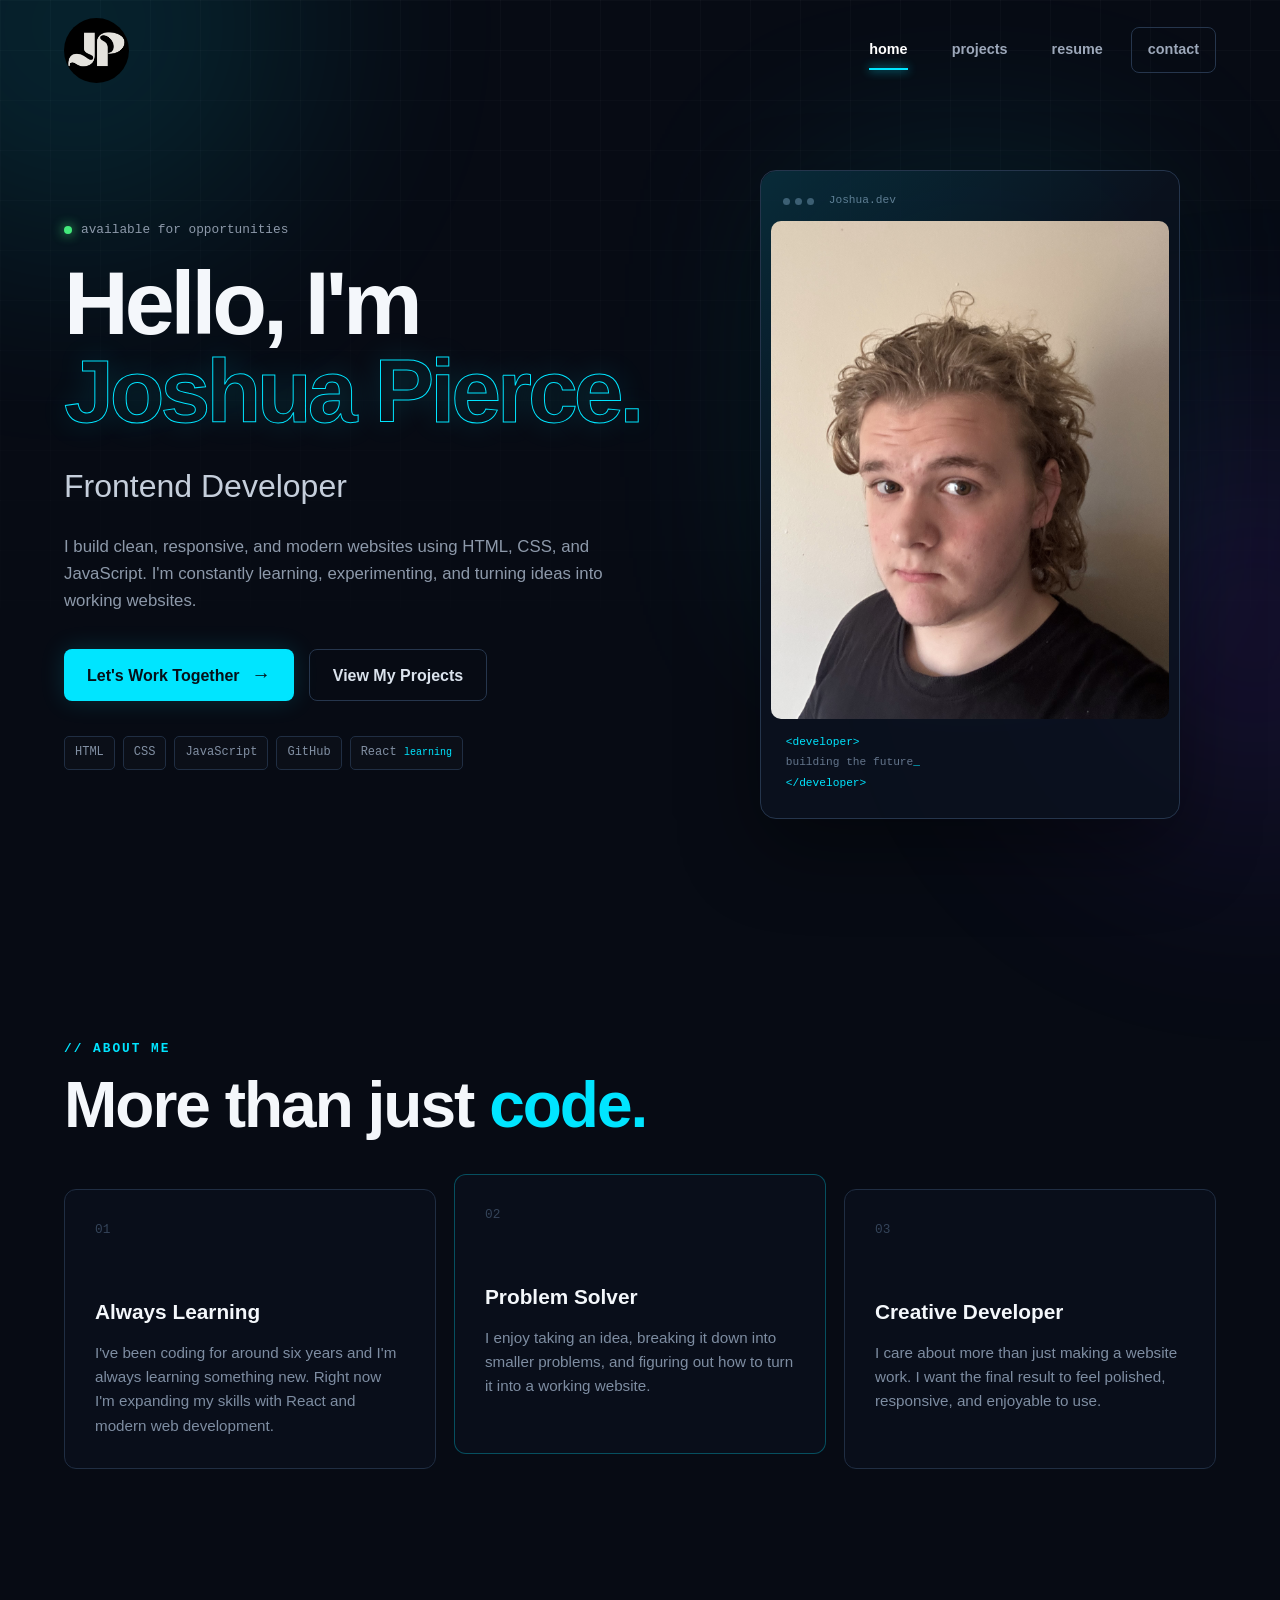
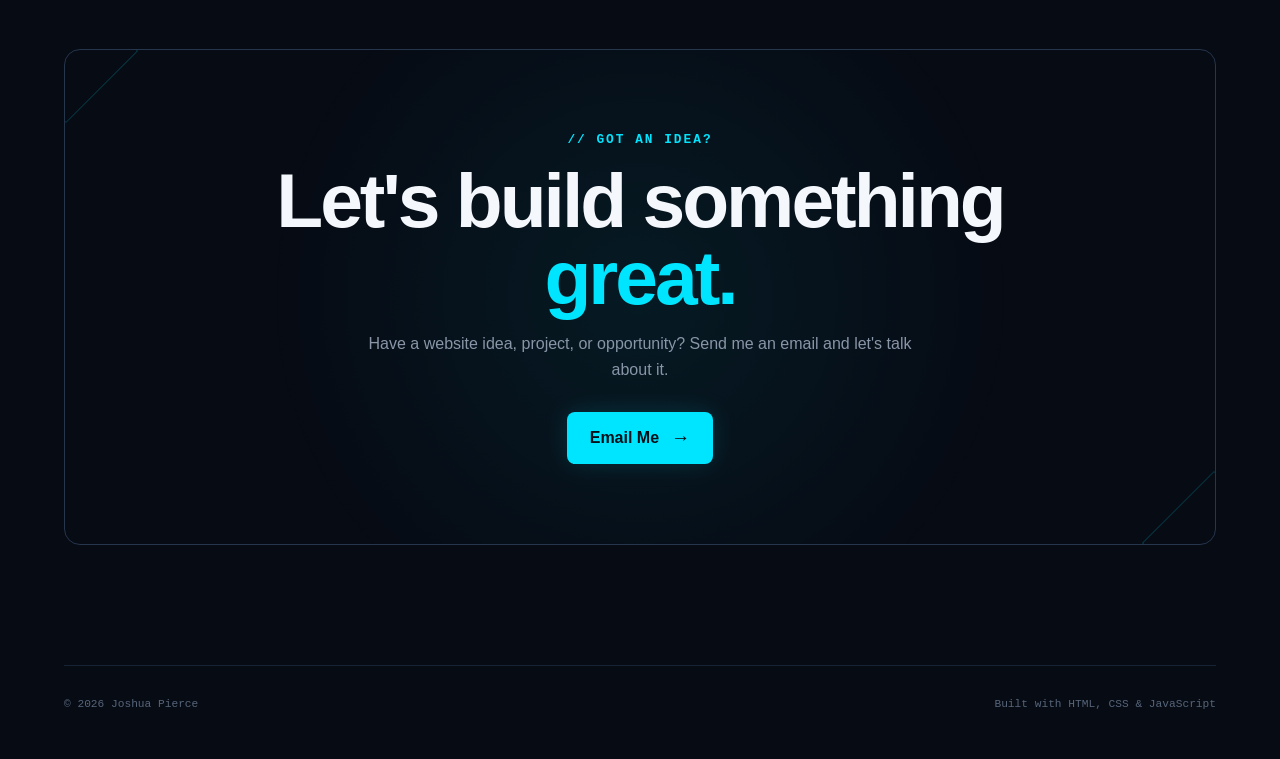
==== index.html @ 8500eb1f "first commit" ====
<!DOCTYPE html>
<html lang="en">
<head>
    <meta charset="UTF-8">
    <meta name="viewport" content="width=device-width, initial-scale=1.0">

    <title>Joshua Pierce | Frontend Developer</title>

    <link rel="stylesheet" href="style.css">
</head>

<body>

    <!-- Background decoration -->
    <div class="background-grid"></div>
    <div class="glow glow-one"></div>
    <div class="glow glow-two"></div>

    <!-- NAVBAR -->
    <nav class="navbar">

        <a href="index.html" class="logo">
            <img src="assets/Joshua Pierce.png" alt="Joshua Pierce logo">
        </a>

        <button class="menu-toggle" aria-label="Open navigation menu">
            <span></span>
            <span></span>
            <span></span>
        </button>

        <ul class="nav-links">
            <li>
                <a class="active" href="index.html">home</a>
            </li>

            <li>
                <a href="projects.html">projects</a>
            </li>

            <li>
                <a href="resume.html">resume</a>
            </li>

            <li>
               <a
    class="nav-contact"
    href="https://mail.google.com/mail/?view=cm&fs=1&to=joshuadpierce08@gmail.com&su=Website%20Project%20Inquiry"
    target="_blank"
>
    contact</a>
            </li>
        </ul>

    </nav>


    <!-- HERO -->
    <main>

        <section class="hero">

            <div class="hero-content">

                <p class="eyebrow">
                    <span class="status-dot"></span>
                    available for opportunities
                </p>

                <h1>
                    Hello, I'm
                    <span>Joshua Pierce.</span>
                </h1>

                <h2>
                    Frontend Developer
                </h2>

                <p class="hero-description">
                    I build clean, responsive, and modern websites using
                    HTML, CSS, and JavaScript. I'm constantly learning,
                    experimenting, and turning ideas into working websites.
                </p>

                <div class="hero-buttons">

                    <a
                        class="primary-btn"
                        href="https://mail.google.com/mail/?view=cm&fs=1&to=joshuadpierce08@gmail.com&su=Website%20Project%20Inquiry"
                        target="_blank"
                    >
                        Let's Work Together
                        <span>→</span>
                    </a>

                    <a class="secondary-btn" href="projects.html">
                        View My Projects
                    </a>

                </div>

                <div class="tech-stack">

                    <span>HTML</span>
                    <span>CSS</span>
                    <span>JavaScript</span>
                    <span>GitHub</span>
                    <span>React <small>learning</small></span>

                </div>

            </div>


            <div class="hero-image-wrapper">

                <div class="image-glow"></div>

                <div class="hero-image-card">

                    <div class="window-top">

                        <div class="window-dots">
                            <span></span>
                            <span></span>
                            <span></span>
                        </div>

                        <p>Joshua.dev</p>

                    </div>

                    <img
                        src="assets/IMG_4337 (1).jpeg"
                        alt="Joshua Pierce"
                    >

                    <div class="image-code">
                        <span>&lt;developer&gt;</span>
                        <span>building the future<span class="cursor">_</span></span>
                        <span>&lt;/developer&gt;</span>
                    </div>

                </div>

            </div>

        </section>


        <!-- ABOUT -->
        <section class="about-section">

            <div class="section-heading">

                <p class="section-label">// about me</p>

                <h2>
                    More than just
                    <span>code.</span>
                </h2>

            </div>

            <div class="about-grid">

                <div class="about-card">

                    <div class="card-number">01</div>

                    <h3>Always Learning</h3>

                    <p>
                        I've been coding for around six years and I'm always
                        learning something new. Right now I'm expanding my
                        skills with React and modern web development.
                    </p>

                </div>


                <div class="about-card featured-card">

                    <div class="card-number">02</div>

                    <h3>Problem Solver</h3>

                    <p>
                        I enjoy taking an idea, breaking it down into smaller
                        problems, and figuring out how to turn it into a
                        working website.
                    </p>

                </div>


                <div class="about-card">

                    <div class="card-number">03</div>

                    <h3>Creative Developer</h3>

                    <p>
                        I care about more than just making a website work.
                        I want the final result to feel polished, responsive,
                        and enjoyable to use.
                    </p>

                </div>

            </div>

        </section>


        <!-- CTA -->
        <section class="contact-section">

            <div class="contact-card">

                <p class="section-label">// got an idea?</p>

                <h2>
                    Let's build something
                    <span>great.</span>
                </h2>

                <p>
                    Have a website idea, project, or opportunity?
                    Send me an email and let's talk about it.
                </p>

                <a
                    class="primary-btn"
                    href="mailto:joshuadpierce08@gmail.com?subject=Website%20Project%20Inquiry"
                >
                    Email Me
                    <span>→</span>
                </a>

            </div>

        </section>

    </main>


    <!-- FOOTER -->
    <footer>

        <p>
            © 2026 Joshua Pierce
        </p>

        <p>
            Built with HTML, CSS & JavaScript
        </p>

    </footer>


    <script src="script.js"></script>

</body>
</html>
---- style.css ----
/* =========================================
   RESET
========================================= */

* {
    margin: 0;
    padding: 0;
    box-sizing: border-box;
}

html {
    scroll-behavior: smooth;
}

body {
    font-family: Arial, Helvetica, sans-serif;
    background: #070b14;
    color: #f4f7fb;
    min-height: 100vh;
    overflow-x: hidden;
    line-height: 1.6;
}

a {
    text-decoration: none;
    color: inherit;
}

button {
    font-family: inherit;
}

::selection {
    background: #00e5ff;
    color: #070b14;
}


/* =========================================
   BACKGROUND
========================================= */

.background-grid {
    position: fixed;
    inset: 0;
    z-index: -3;

    background-image:
        linear-gradient(rgba(255,255,255,0.025) 1px, transparent 1px),
        linear-gradient(90deg, rgba(255,255,255,0.025) 1px, transparent 1px);

    background-size: 50px 50px;

    mask-image: linear-gradient(
        to bottom,
        black,
        transparent 90%
    );
}

.glow {
    position: fixed;
    width: 450px;
    height: 450px;
    border-radius: 50%;
    filter: blur(120px);
    opacity: 0.12;
    z-index: -2;
    pointer-events: none;
}

.glow-one {
    background: #00e5ff;
    top: -200px;
    left: -150px;
}

.glow-two {
    background: #7c3aed;
    right: -200px;
    top: 400px;
}


/* =========================================
   NAVBAR
========================================= */

.navbar {
    width: min(1200px, 90%);
    margin: 0 auto;

    min-height: 100px;

    display: flex;
    align-items: center;
    justify-content: space-between;

    position: relative;
    z-index: 100;
}

.logo {
    display: flex;
    align-items: center;

    transition: transform 0.3s ease;
}

.logo:hover {
    transform: rotate(-4deg) scale(1.05);
}

.mylogo,
.logo img {
    width: 65px;
    height: 65px;
    object-fit: cover;
    border-radius: 50%;
}

.nav-links {
    display: flex;
    align-items: center;
    gap: 12px;

    list-style: none;
}

.nav-links a {
    position: relative;

    display: block;

    padding: 10px 16px;

    color: #9da8ba;

    font-size: 0.9rem;
    font-weight: 600;

    text-transform: lowercase;

    transition:
        color 0.25s ease,
        background 0.25s ease,
        transform 0.25s ease;
}

.nav-links a:hover {
    color: white;
    transform: translateY(-2px);
}

.nav-links a.active {
    color: white;
}

.nav-links a.active::after {
    content: "";

    position: absolute;

    left: 16px;
    right: 16px;
    bottom: 2px;

    height: 2px;

    background: #00e5ff;

    box-shadow: 0 0 10px #00e5ff;
}

.nav-contact {
    border: 1px solid #26364d;
    border-radius: 8px;
}

.nav-contact:hover {
    border-color: #00e5ff;
    background: rgba(0, 229, 255, 0.06);
}


/* =========================================
   MOBILE MENU
========================================= */

.menu-toggle {
    display: none;

    width: 45px;
    height: 45px;

    background: transparent;

    border: 1px solid #26364d;
    border-radius: 8px;

    cursor: pointer;

    align-items: center;
    justify-content: center;

    flex-direction: column;
    gap: 5px;
}

.menu-toggle span {
    width: 20px;
    height: 2px;

    background: white;

    transition: 0.3s ease;
}

.menu-toggle.active span:nth-child(1) {
    transform: translateY(7px) rotate(45deg);
}

.menu-toggle.active span:nth-child(2) {
    opacity: 0;
}

.menu-toggle.active span:nth-child(3) {
    transform: translateY(-7px) rotate(-45deg);
}


/* =========================================
   GENERAL
========================================= */

main {
    width: min(1200px, 90%);
    margin: 0 auto;
}

.section-label {
    color: #00e5ff;

    font-family: monospace;

    font-size: 0.8rem;
    font-weight: bold;

    letter-spacing: 2px;
    text-transform: uppercase;
}


/* =========================================
   HERO
========================================= */

.hero {
    min-height: calc(100vh - 100px);

    display: grid;
    grid-template-columns: 1fr 0.85fr;

    align-items: center;

    gap: 80px;

    padding: 70px 0 120px;
}

.hero-content {
    animation: fadeUp 0.8s ease forwards;
}

.eyebrow {
    display: flex;
    align-items: center;
    gap: 9px;

    color: #8d99aa;

    font-family: monospace;
    font-size: 0.8rem;

    margin-bottom: 20px;
}

.status-dot {
    width: 8px;
    height: 8px;

    border-radius: 50%;

    background: #43e97b;

    box-shadow: 0 0 12px #43e97b;

    animation: pulse 2s infinite;
}

.hero h1 {
    max-width: 750px;

    font-size: clamp(3rem, 7vw, 6rem);

    line-height: 0.98;

    letter-spacing: -4px;

    font-weight: 800;
}

.hero h1 span {
    display: block;

    color: transparent;

    -webkit-text-stroke: 1px #00e5ff;

    text-shadow:
        0 0 30px rgba(0,229,255,0.15);
}

.hero h2 {
    color: #c5cedb;

    font-size: clamp(1.3rem, 3vw, 2rem);

    margin-top: 25px;

    font-weight: 500;
}

.hero-description {
    max-width: 600px;

    margin-top: 22px;

    color: #8d99aa;

    font-size: 1.05rem;
}

.hero-buttons {
    display: flex;
    align-items: center;
    flex-wrap: wrap;
    gap: 15px;

    margin-top: 35px;
}


/* =========================================
   BUTTONS
========================================= */

.primary-btn,
.secondary-btn {
    display: inline-flex;

    align-items: center;
    justify-content: center;

    gap: 12px;

    min-height: 52px;

    padding: 0 23px;

    border-radius: 8px;

    font-weight: 700;

    transition:
        transform 0.25s ease,
        box-shadow 0.25s ease,
        background 0.25s ease;
}

.primary-btn {
    background: #00e5ff;
    color: #061018;

    box-shadow: 0 0 25px rgba(0,229,255,0.15);
}

.primary-btn span {
    font-size: 1.2rem;

    transition: transform 0.25s ease;
}

.primary-btn:hover {
    transform: translateY(-3px);

    box-shadow:
        0 0 30px rgba(0,229,255,0.35);
}

.primary-btn:hover span {
    transform: translateX(4px);
}

.secondary-btn {
    border: 1px solid #26364d;
    color: #dbe3ed;
}

.secondary-btn:hover {
    border-color: #00e5ff;

    background: rgba(0,229,255,0.05);

    transform: translateY(-3px);
}


/* =========================================
   TECH STACK
========================================= */

.tech-stack {
    display: flex;
    flex-wrap: wrap;
    gap: 8px;

    margin-top: 35px;
}

.tech-stack span,
.project-tech span {
    padding: 6px 10px;

    border: 1px solid #202e43;

    border-radius: 5px;

    background: rgba(255,255,255,0.02);

    color: #8290a4;

    font-family: monospace;
    font-size: 0.75rem;
}

.tech-stack small {
    color: #00e5ff;
}


/* =========================================
   HERO IMAGE
========================================= */

.hero-image-wrapper {
    position: relative;

    display: flex;
    justify-content: center;

    animation: float 5s ease-in-out infinite;
}

.image-glow {
    position: absolute;

    width: 70%;
    height: 70%;

    background: #00e5ff;

    filter: blur(100px);

    opacity: 0.12;
}

.hero-image-card {
    position: relative;

    width: min(420px, 100%);

    padding: 10px;

    border: 1px solid #25354c;

    border-radius: 16px;

    background: rgba(11,18,31,0.85);

    box-shadow:
        0 30px 80px rgba(0,0,0,0.4);

    overflow: hidden;
}

.hero-image-card::before {
    content: "";

    position: absolute;
    inset: 0;

    border-radius: inherit;

    background:
        linear-gradient(
            135deg,
            rgba(0,229,255,0.12),
            transparent 40%
        );

    pointer-events: none;
}

.window-top {
    height: 40px;

    display: flex;
    align-items: center;

    gap: 15px;

    padding: 0 12px;

    color: #66758a;

    font-family: monospace;
    font-size: 0.7rem;
}

.window-dots {
    display: flex;
    gap: 5px;
}

.window-dots span {
    width: 7px;
    height: 7px;

    border-radius: 50%;

    background: #435064;
}

.hero-image-card img {
    width: 100%;

    display: block;

    aspect-ratio: 4 / 5;

    object-fit: cover;

    border-radius: 10px;

    filter: saturate(0.85);
}

.image-code {
    display: flex;
    flex-direction: column;

    padding: 15px;

    gap: 3px;

    font-family: monospace;
    font-size: 0.7rem;

    color: #64758c;
}

.image-code span:first-child,
.image-code span:last-child {
    color: #00e5ff;
}

.cursor {
    color: #00e5ff;

    animation: blink 1s infinite;
}


/* =========================================
   ABOUT
========================================= */

.about-section {
    padding: 100px 0;
}

.section-heading h2 {
    max-width: 600px;

    margin-top: 12px;

    font-size: clamp(2.3rem, 5vw, 4rem);

    line-height: 1.05;

    letter-spacing: -2px;
}

.section-heading h2 span,
.contact-card h2 span,
.page-header h1 span,
.resume-header h1 span,
.resume-cta h2 span {
    color: #00e5ff;
}

.about-grid {
    display: grid;

    grid-template-columns: repeat(3, 1fr);

    gap: 18px;

    margin-top: 50px;
}

.about-card {
    position: relative;

    min-height: 280px;

    padding: 30px;

    border: 1px solid #202e43;

    border-radius: 12px;

    background: rgba(10,17,29,0.7);

    overflow: hidden;

    transition:
        transform 0.3s ease,
        border-color 0.3s ease,
        background 0.3s ease;
}

.about-card:hover {
    transform: translateY(-8px);

    border-color: #00e5ff;

    background: rgba(0,229,255,0.03);
}

.card-number {
    color: #35445a;

    font-family: monospace;

    font-size: 0.8rem;

    margin-bottom: 55px;
}

.about-card h3 {
    font-size: 1.3rem;

    margin-bottom: 12px;
}

.about-card p {
    color: #7e8da2;

    font-size: 0.95rem;
}

.featured-card {
    transform: translateY(-15px);

    border-color: rgba(0,229,255,0.3);
}

.featured-card:hover {
    transform: translateY(-23px);
}


/* =========================================
   CONTACT
========================================= */

.contact-section {
    padding: 80px 0 120px;
}

.contact-card {
    position: relative;

    text-align: center;

    padding: 80px 30px;

    border: 1px solid #26364d;

    border-radius: 16px;

    background:
        radial-gradient(
            circle at center,
            rgba(0,229,255,0.07),
            transparent 60%
        );

    overflow: hidden;
}

.contact-card::before,
.contact-card::after {
    content: "";

    position: absolute;

    width: 100px;
    height: 100px;

    border: 1px solid rgba(0,229,255,0.2);
}

.contact-card::before {
    top: -50px;
    left: -50px;

    transform: rotate(45deg);
}

.contact-card::after {
    right: -50px;
    bottom: -50px;

    transform: rotate(45deg);
}

.contact-card h2 {
    max-width: 750px;

    margin: 12px auto 15px;

    font-size: clamp(2.5rem, 6vw, 5rem);

    line-height: 1;

    letter-spacing: -3px;
}

.contact-card > p:not(.section-label) {
    max-width: 550px;

    margin: 0 auto 30px;

    color: #8996a8;
}


/* =========================================
   PAGE HEADER
========================================= */

.page-header {
    padding: 100px 0 70px;

    max-width: 800px;
}

.page-header h1,
.resume-header h1 {
    margin-top: 12px;

    font-size: clamp(3rem, 7vw, 6rem);

    line-height: 1;

    letter-spacing: -4px;
}

.page-header > p:last-child {
    max-width: 600px;

    margin-top: 25px;

    color: #8b98aa;

    font-size: 1.05rem;
}


/* =========================================
   PROJECTS
========================================= */

.projects-grid {
    display: grid;

    grid-template-columns: repeat(2, 1fr);

    gap: 22px;

    padding-bottom: 80px;
}

.project-card {
    border: 1px solid #202e43;

    border-radius: 14px;

    background: #0a111d;

    overflow: hidden;

    transition:
        transform 0.35s ease,
        border-color 0.35s ease,
        box-shadow 0.35s ease;
}

.project-card:hover {
    transform: translateY(-10px);

    border-color: rgba(0,229,255,0.5);

    box-shadow:
        0 25px 60px rgba(0,0,0,0.3);
}

.project-card:nth-child(3) {
    grid-column: span 2;
}


/* =========================================
   PROJECT PREVIEWS
========================================= */

.project-preview {
    height: 280px;

    padding: 25px;

    display: flex;
    align-items: center;
    justify-content: center;

    overflow: hidden;
}

.ecommerce-preview {
    background:
        radial-gradient(
            circle at 30% 30%,
            rgba(0,229,255,0.13),
            transparent 50%
        );
}

.landing-preview {
    background:
        radial-gradient(
            circle at 70% 50%,
            rgba(124,58,237,0.15),
            transparent 55%
        );
}

.coffee-preview {
    background:
        radial-gradient(
            circle at center,
            rgba(255,170,80,0.08),
            transparent 55%
        );
}

.mock-browser {
    width: 85%;

    border: 1px solid #304058;

    border-radius: 8px;

    background: #0e1725;

    box-shadow: 0 20px 40px rgba(0,0,0,0.3);

    transform: perspective(800px) rotateX(3deg);
}

.mock-top {
    height: 25px;

    display: flex;
    align-items: center;

    gap: 4px;

    padding-left: 10px;

    border-bottom: 1px solid #26354a;
}

.mock-top span {
    width: 5px;
    height: 5px;

    border-radius: 50%;

    background: #53647a;
}

.mock-content {
    padding: 15px;
}

.mock-nav {
    display: flex;
    gap: 12px;

    align-items: center;

    color: #65758b;

    font-size: 0.45rem;
}

.mock-nav b {
    color: #00e5ff;

    margin-right: auto;
}

.mock-products {
    display: grid;

    grid-template-columns: repeat(3, 1fr);

    gap: 7px;

    margin-top: 15px;
}

.mock-products div {
    height: 90px;

    border-radius: 4px;

    background: linear-gradient(
        135deg,
        #19283b,
        #0c1624
    );
}

.landing-mock {
    width: 85%;
    height: 190px;

    position: relative;

    border: 1px solid #304058;

    border-radius: 8px;

    background: #0d1624;

    overflow: hidden;
}

.landing-text {
    position: absolute;

    left: 30px;
    top: 50px;

    width: 35%;
}

.landing-text span {
    display: block;

    height: 8px;

    margin-bottom: 7px;

    border-radius: 3px;

    background: #33445b;
}

.landing-text span:first-child {
    width: 100%;

    background: #00e5ff;
}

.landing-text span:nth-child(2) {
    width: 80%;
}

.landing-text span:nth-child(3) {
    width: 60%;
}

.landing-button {
    width: 55px;
    height: 18px;

    margin-top: 20px;

    border-radius: 3px;

    background: #00e5ff;
}

.landing-shape {
    position: absolute;

    right: 50px;
    top: 35px;

    width: 120px;
    height: 120px;

    border-radius: 50%;

    border: 1px solid #00e5ff;

    box-shadow:
        0 0 40px rgba(0,229,255,0.15);

    transform: rotate(20deg);
}

.coffee-mock {
    display: flex;
    align-items: center;
    justify-content: center;

    gap: 35px;
}

.coffee-cup {
    font-size: 6rem;

    filter: grayscale(1);

    transition: transform 0.4s ease;
}

.project-card:hover .coffee-cup {
    transform: translateY(-10px) rotate(-5deg);
}

.coffee-lines {
    width: 120px;
}

.coffee-lines span {
    display: block;

    height: 7px;

    margin: 12px 0;

    border-radius: 5px;

    background: #39495d;
}

.coffee-lines span:first-child {
    width: 100%;

    background: #00e5ff;
}

.coffee-lines span:nth-child(2) {
    width: 80%;
}

.coffee-lines span:nth-child(3) {
    width: 60%;
}


/* =========================================
   PROJECT INFO
========================================= */

.project-info {
    padding: 28px;
}

.project-top {
    display: flex;
    justify-content: space-between;
    align-items: center;

    margin-bottom: 15px;
}

.project-type {
    color: #00e5ff;

    font-family: monospace;

    font-size: 0.7rem;
}

.project-status {
    color: #627086;

    font-family: monospace;

    font-size: 0.65rem;

    border: 1px solid #26364d;

    padding: 4px 7px;

    border-radius: 4px;
}

.project-info h2 {
    font-size: 1.7rem;

    margin-bottom: 10px;
}

.project-info p {
    color: #7f8da1;

    font-size: 0.9rem;
}

.project-tech {
    display: flex;
    flex-wrap: wrap;

    gap: 7px;

    margin-top: 20px;
}

.project-link {
    display: inline-block;

    margin-top: 25px;

    color: #dce5ef;

    font-weight: bold;

    transition: color 0.25s ease;
}

.project-link:hover {
    color: #00e5ff;
}


/* =========================================
   RESUME HEADER
========================================= */

.resume-header {
    padding: 100px 0 70px;

    border-bottom: 1px solid #1d2a3d;
}

.resume-header > p:not(.section-label) {
    color: #8c99ab;

    font-size: 1.2rem;

    margin: 20px 0 30px;
}


/* =========================================
   RESUME
========================================= */

.resume-container {
    padding: 70px 0;
}

.resume-section {
    display: grid;

    grid-template-columns: 220px 1fr;

    gap: 50px;

    padding: 55px 0;

    border-bottom: 1px solid #1d2a3d;
}

.resume-label {
    color: #748196;

    font-family: monospace;

    font-size: 0.75rem;
    font-weight: bold;

    letter-spacing: 1px;
}

.resume-label span {
    color: #00e5ff;

    margin-right: 10px;
}

.resume-content {
    max-width: 750px;
}

.resume-content > p {
    color: #8b98aa;

    margin-bottom: 18px;

    font-size: 1rem;
}

.skills-list {
    display: flex;
    flex-direction: column;
}

.skill {
    display: flex;
    align-items: center;
    justify-content: space-between;

    padding: 18px 0;

    border-bottom: 1px solid #172335;
}

.skill h3 {
    font-size: 1rem;

    margin-bottom: 3px;
}

.skill p {
    color: #69778b;

    font-size: 0.8rem;
}

.skill > span {
    color: #35445a;

    font-family: monospace;
}

.tool-grid {
    display: grid;

    grid-template-columns: repeat(2, 1fr);

    gap: 10px;
}

.tool-grid div {
    padding: 20px;

    border: 1px solid #202e43;

    border-radius: 7px;

    color: #c7d0dc;

    font-family: monospace;

    transition: 0.25s ease;
}

.tool-grid div:hover {
    border-color: #00e5ff;

    color: #00e5ff;

    transform: translateY(-3px);
}

.timeline-item {
    position: relative;

    display: flex;

    gap: 20px;

    padding-bottom: 40px;
}

.timeline-item:last-child {
    padding-bottom: 0;
}

.timeline-dot {
    width: 10px;
    height: 10px;

    flex-shrink: 0;

    margin-top: 7px;

    border-radius: 50%;

    background: #00e5ff;

    box-shadow: 0 0 12px rgba(0,229,255,0.5);
}

.timeline-item h3 {
    margin: 5px 0;

    font-size: 1.15rem;
}

.timeline-item p {
    color: #7c899d;

    font-size: 0.9rem;
}

.timeline-date {
    color: #00e5ff;

    font-family: monospace;

    font-size: 0.7rem;
}

.resume-cta {
    padding: 100px 0 30px;
}

.resume-cta h2 {
    max-width: 700px;

    margin: 12px 0 30px;

    font-size: clamp(2.5rem, 5vw, 4.5rem);

    line-height: 1;
}


/* =========================================
   FOOTER
========================================= */

footer {
    width: min(1200px, 90%);

    margin: 0 auto;

    padding: 30px 0 45px;

    display: flex;
    justify-content: space-between;

    border-top: 1px solid #172335;

    color: #56657a;

    font-family: monospace;

    font-size: 0.7rem;
}


/* =========================================
   ANIMATIONS
========================================= */

@keyframes fadeUp {
    from {
        opacity: 0;
        transform: translateY(25px);
    }

    to {
        opacity: 1;
        transform: translateY(0);
    }
}

@keyframes float {
    0%,
    100% {
        transform: translateY(0);
    }

    50% {
        transform: translateY(-12px);
    }
}

@keyframes pulse {
    0%,
    100% {
        opacity: 1;
        box-shadow: 0 0 12px #43e97b;
    }

    50% {
        opacity: 0.5;
        box-shadow: 0 0 4px #43e97b;
    }
}

@keyframes blink {
    0%,
    45% {
        opacity: 1;
    }

    46%,
    100% {
        opacity: 0;
    }
}


/* =========================================
   RESPONSIVE
========================================= */

@media (max-width: 850px) {

    .navbar {
        min-height: 80px;
    }

    .menu-toggle {
        display: flex;
    }

    .nav-links {
        position: absolute;

        top: 75px;
        left: 0;
        right: 0;

        display: flex;
        flex-direction: column;
        align-items: stretch;

        padding: 15px;

        border: 1px solid #26364d;
        border-radius: 10px;

        background: rgba(7,11,20,0.97);

        backdrop-filter: blur(15px);

        opacity: 0;
        visibility: hidden;

        transform: translateY(-10px);

        transition:
            opacity 0.25s ease,
            transform 0.25s ease,
            visibility 0.25s ease;
    }

    .nav-links.open {
        opacity: 1;
        visibility: visible;

        transform: translateY(0);
    }

    .nav-links a {
        padding: 14px;
    }

    .nav-links a.active::after {
        display: none;
    }


    /* HERO */

    .hero {
        grid-template-columns: 1fr;

        gap: 60px;

        padding-top: 70px;

        text-align: center;
    }

    .eyebrow {
        justify-content: center;
    }

    .hero-description {
        margin-left: auto;
        margin-right: auto;
    }

    .hero-buttons {
        justify-content: center;
    }

    .tech-stack {
        justify-content: center;
    }

    .hero-image-wrapper {
        max-width: 430px;

        width: 100%;

        margin: 0 auto;
    }


    /* ABOUT */

    .about-grid {
        grid-template-columns: 1fr;
    }

    .featured-card {
        transform: none;
    }

    .featured-card:hover {
        transform: translateY(-8px);
    }


    /* PROJECTS */

    .projects-grid {
        grid-template-columns: 1fr;
    }

    .project-card:nth-child(3) {
        grid-column: span 1;
    }


    /* RESUME */

    .resume-section {
        grid-template-columns: 1fr;

        gap: 25px;
    }

}


@media (max-width: 550px) {

    main,
    .navbar,
    footer {
        width: 88%;
    }

    .hero {
        padding-top: 50px;
    }

    .hero h1 {
        font-size: clamp(2.8rem, 13vw, 4rem);

        letter-spacing: -2px;
    }

    .hero h2 {
        font-size: 1.25rem;
    }

    .hero-description {
        font-size: 0.95rem;
    }

    .hero-buttons {
        flex-direction: column;

        width: 100%;
    }

    .primary-btn,
    .secondary-btn {
        width: 100%;
    }

    .hero-image-card {
        width: 100%;
    }

    .about-section {
        padding: 60px 0;
    }

    .contact-section {
        padding: 50px 0 80px;
    }

    .contact-card {
        padding: 55px 20px;
    }

    .contact-card h2 {
        font-size: 2.5rem;

        letter-spacing: -2px;
    }

    .page-header,
    .resume-header {
        padding: 60px 0 50px;
    }

    .page-header h1,
    .resume-header h1 {
        font-size: 3.2rem;

        letter-spacing: -2px;
    }

    .project-preview {
        height: 220px;
    }

    .mock-browser,
    .landing-mock {
        width: 100%;
    }

    .coffee-cup {
        font-size: 4rem;
    }

    .project-info {
        padding: 22px;
    }

    .tool-grid {
        grid-template-columns: 1fr;
    }

    footer {
        flex-direction: column;

        gap: 8px;
    }

}
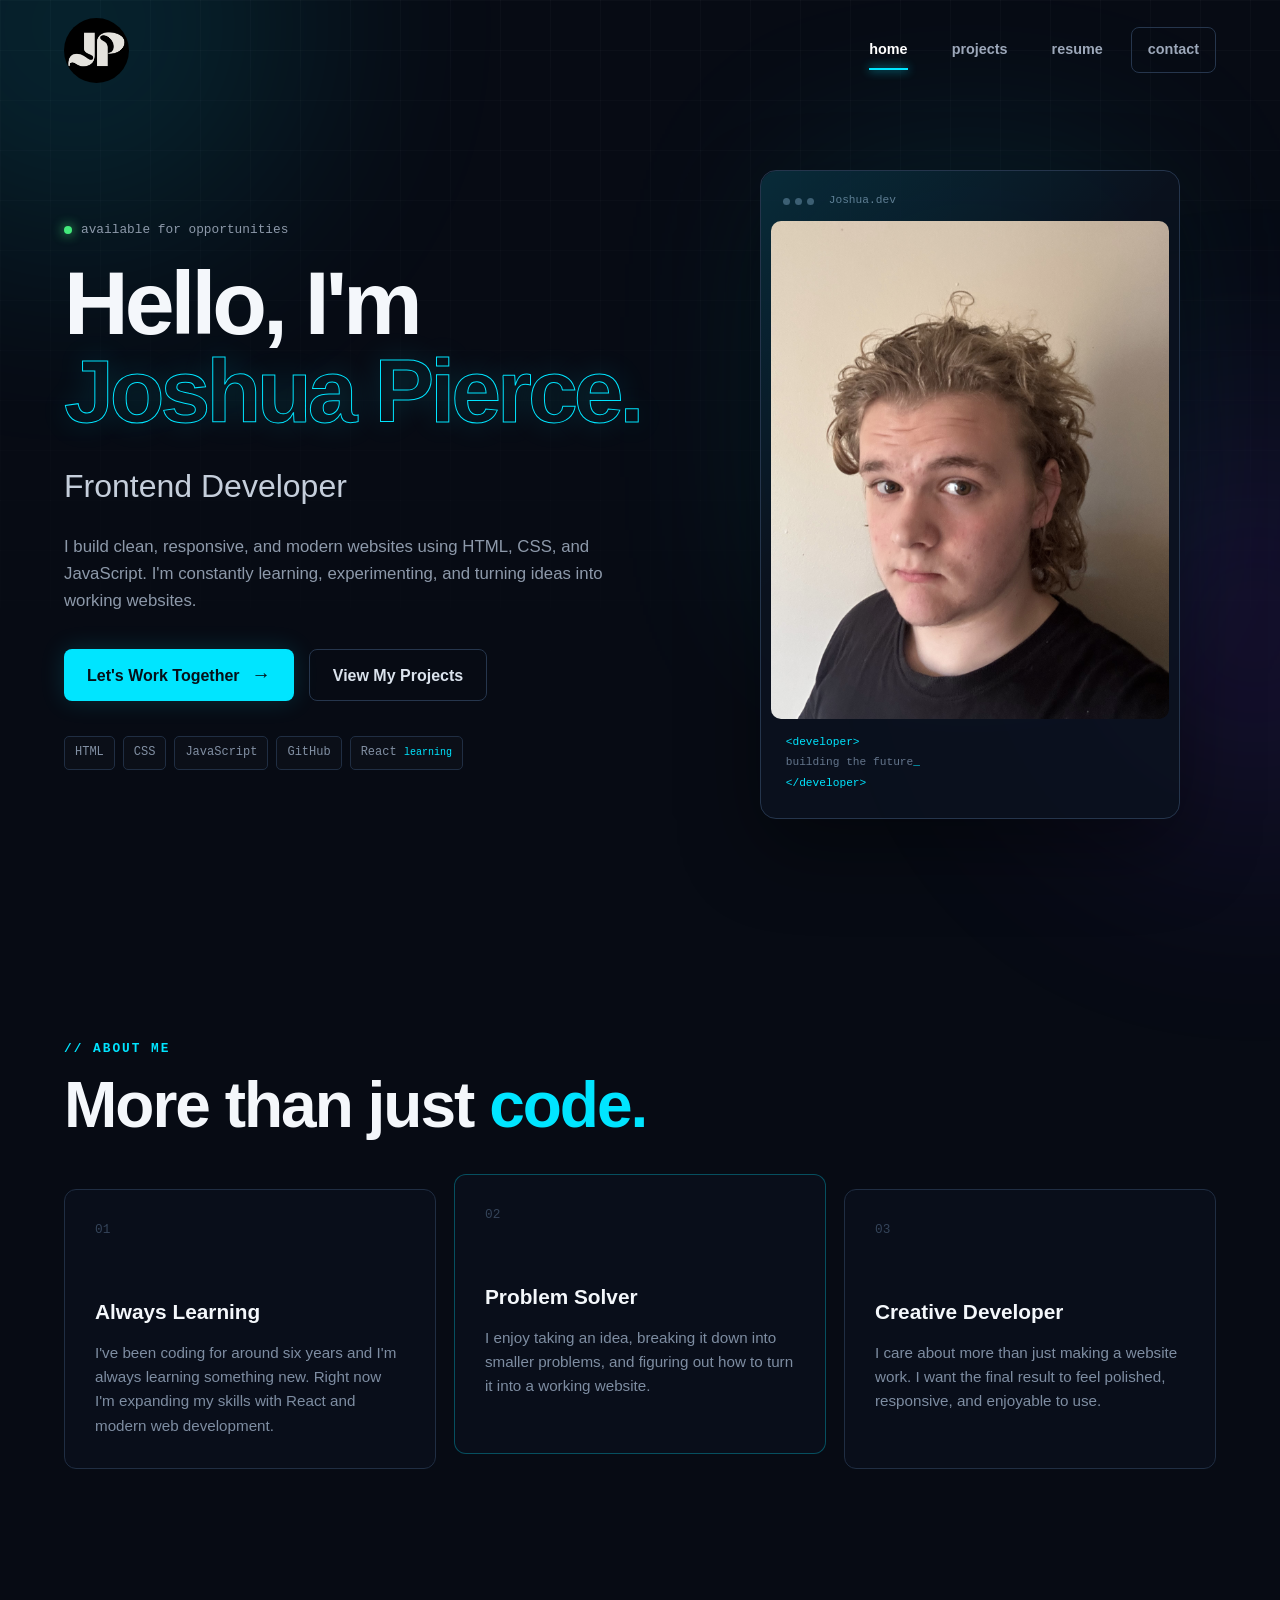
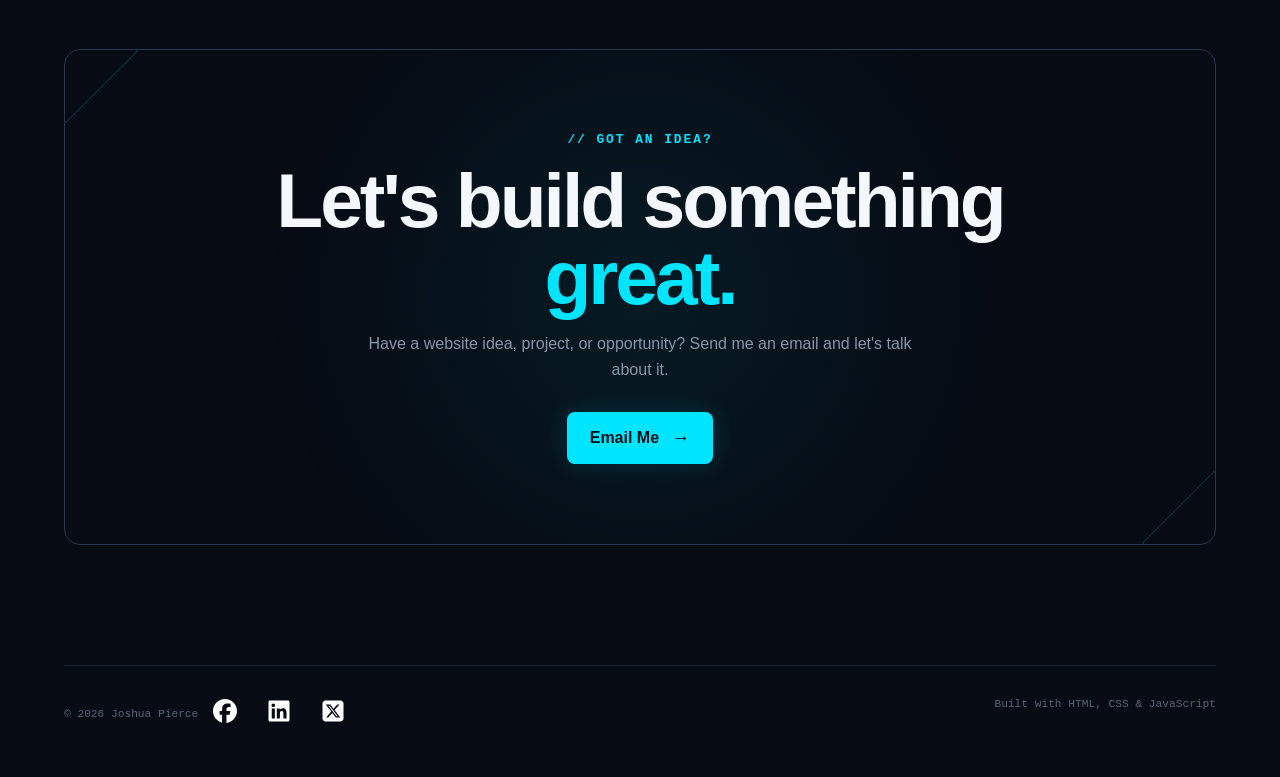
==== commit 7bad0653: "add links in footer" ====
--- a/index.html
+++ b/index.html
@@ -232,7 +232,8 @@
 
                 <a
                     class="primary-btn"
-                    href="mailto:joshuadpierce08@gmail.com?subject=Website%20Project%20Inquiry"
+                    href="https://mail.google.com/mail/?view=cm&fs=1&to=joshuadpierce08@gmail.com&su=Website%20Project%20Inquiry"
+                    target="_blank"
                 >
                     Email Me
                     <span>→</span>
@@ -247,11 +248,14 @@
 
     <!-- FOOTER -->
     <footer>
-
-        <p>
+        <div class="footer__left">
+            <p>
             © 2026 Joshua Pierce
-        </p>
-
+            </p>
+            <a href="https://www.facebook.com/share/1EqQEMEsPe/?mibextid=wwXIfr"><img class="footer__logo" src="assets/facebook-brands-solid-full.svg" alt=""></a>
+            <a href="linkedin.com/in/joshua-pierce-1a3055438"><img class="footer__logo" src="assets/linkedin-brands-solid-full.svg" alt=""></a>
+            <a href="https://x.com/joshuapierce71?s=11"><img class="footer__logo" src="assets/square-x-twitter-brands-solid-full.svg" alt=""></a>
+        </div>
         <p>
             Built with HTML, CSS & JavaScript
         </p>
--- a/style.css
+++ b/style.css
@@ -1380,6 +1380,16 @@
     font-size: 0.7rem;
 }
 
+.footer__left{
+    display: flex;
+    align-items: center;
+}
+
+.footer__logo{
+    width: 30px;
+    margin: 0 12px;
+    filter: invert(1);
+}
 
 /* =========================================
    ANIMATIONS
